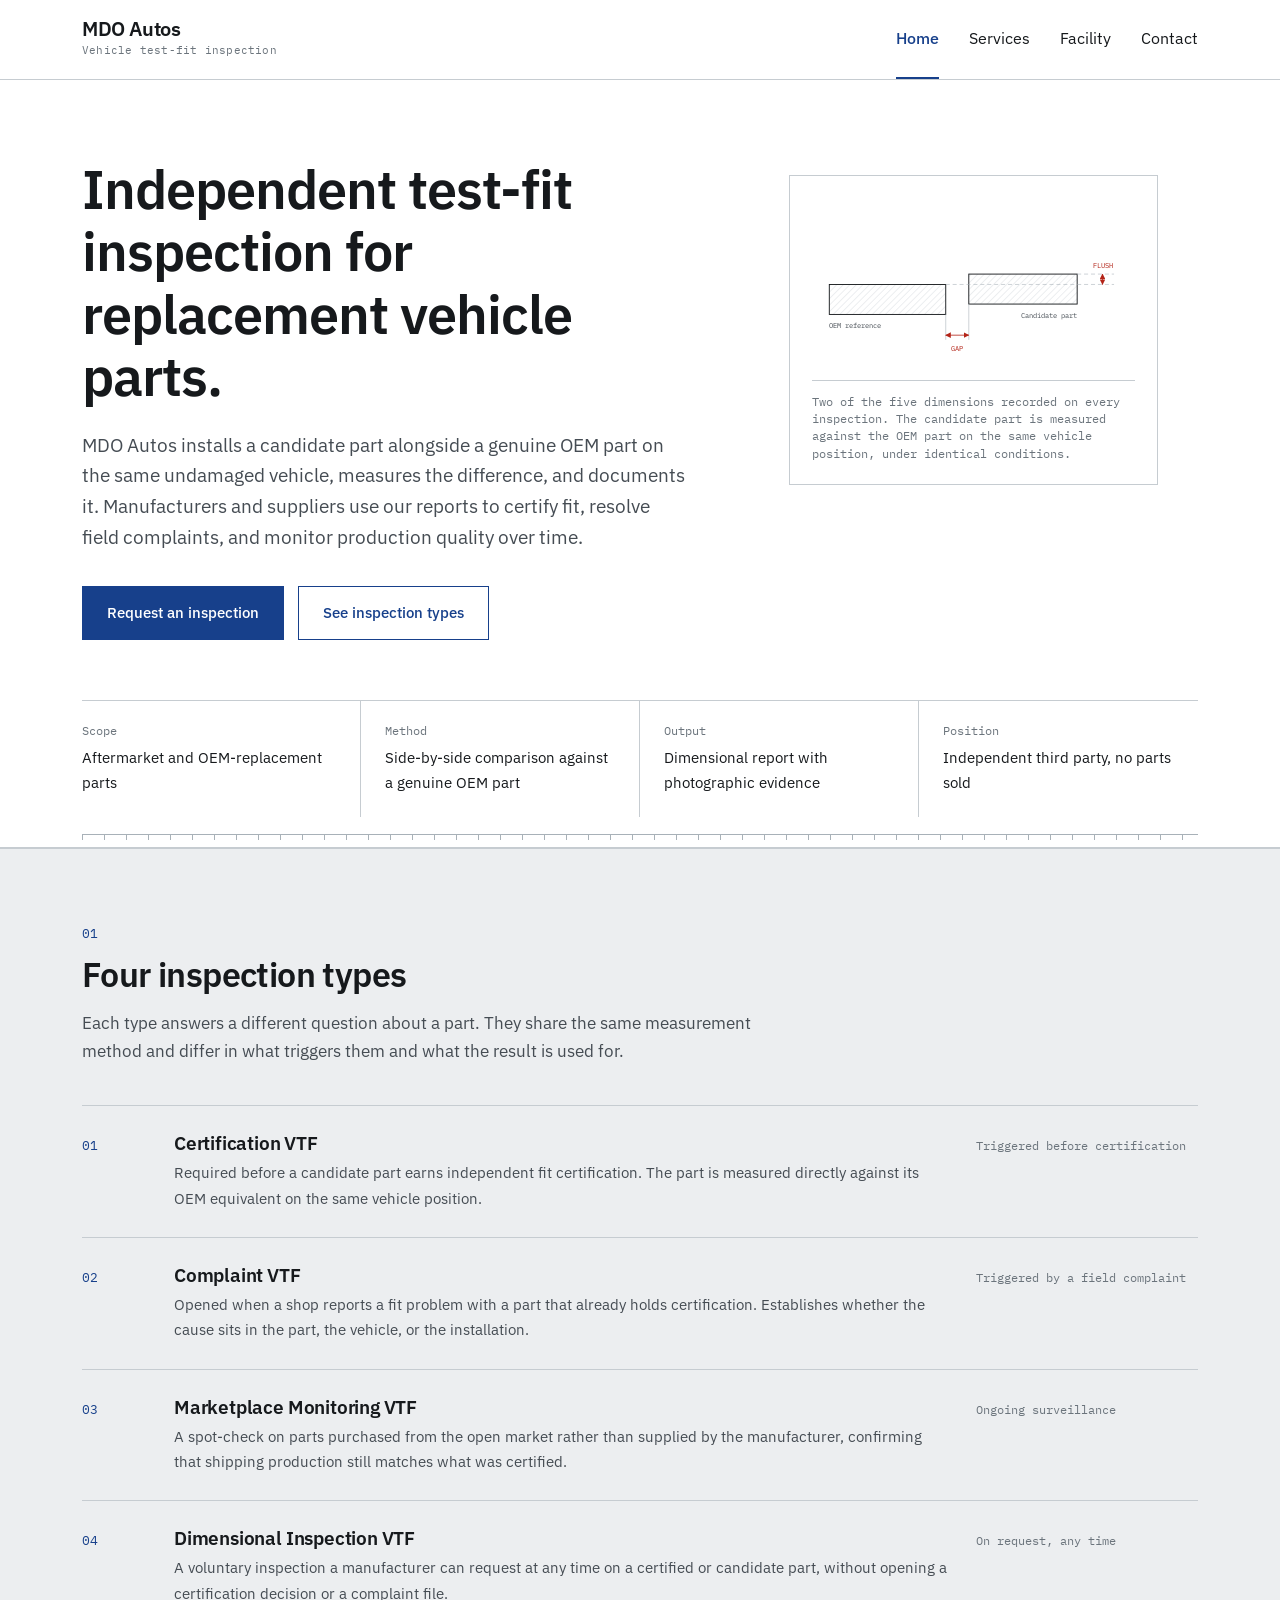
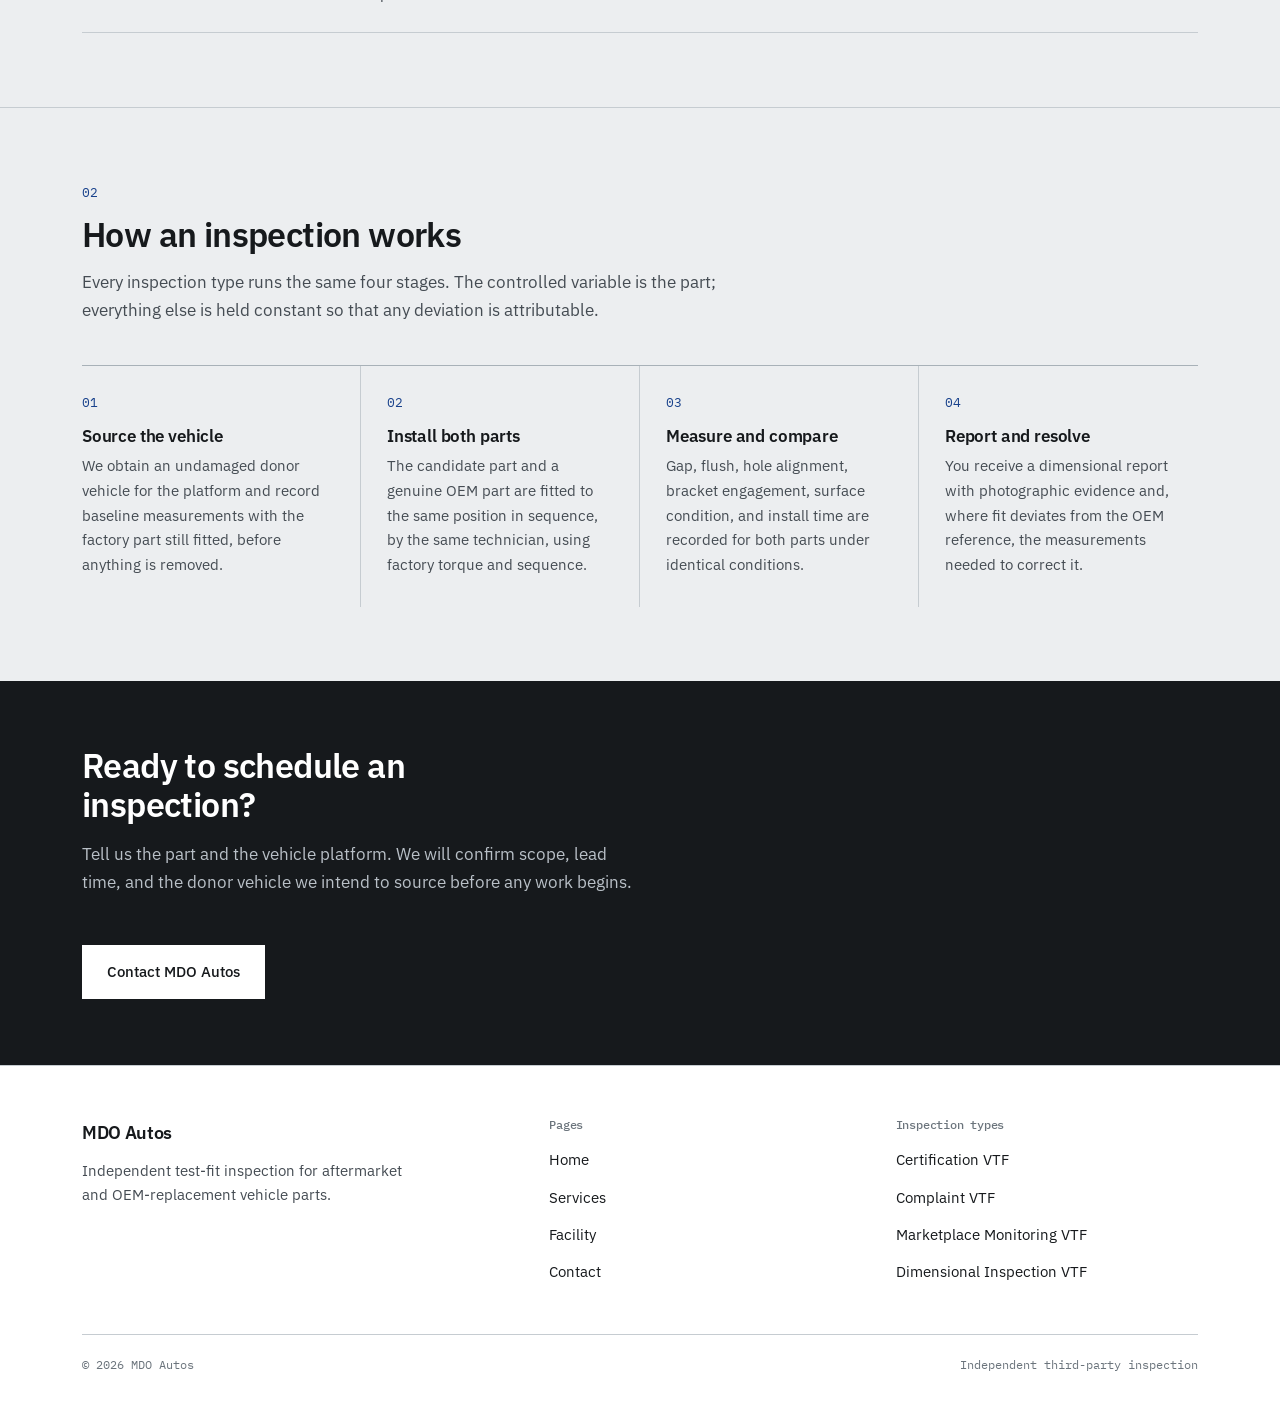
==== index.html @ 869bdd31 "Add MDO Autos VTF inspection site Four-page static site for GitHub Pages: no build step, no framewor" ====
<!DOCTYPE html>
<html lang="en">
<head>
<meta charset="utf-8">
<meta name="viewport" content="width=device-width, initial-scale=1">
<title>MDO Autos | Independent Vehicle Test-Fit Inspection</title>
<meta name="description" content="MDO Autos performs independent test-fit inspections on aftermarket and OEM-replacement vehicle parts, measuring candidate parts directly against the OEM equivalent.">
<link rel="icon" href="data:image/svg+xml,%3Csvg xmlns='http://www.w3.org/2000/svg' viewBox='0 0 32 32'%3E%3Crect width='32' height='32' fill='%2316191C'/%3E%3Cpath d='M7 23V9h3l6 9 6-9h3v14h-3v-8l-4.5 7h-3L10 15v8z' fill='%23fff'/%3E%3C/svg%3E">
<link rel="preconnect" href="https://fonts.googleapis.com">
<link rel="preconnect" href="https://fonts.gstatic.com" crossorigin>
<link href="https://fonts.googleapis.com/css2?family=IBM+Plex+Mono:wght@400;500&family=IBM+Plex+Sans:wght@400;500;600&display=swap" rel="stylesheet">
<link rel="stylesheet" href="assets/css/styles.css">
<script src="assets/js/nav.js" defer></script>
</head>
<body>

<a class="skip" href="#main">Skip to content</a>

<header class="masthead">
  <div class="wrap masthead-inner">
    <a class="wordmark" href="index.html">
      <strong>MDO Autos</strong>
      <span>Vehicle test-fit inspection</span>
    </a>
    <button class="nav-toggle" type="button" aria-expanded="false" aria-controls="primary-nav" aria-label="Open navigation menu">
      <span></span><span></span><span></span>
    </button>
    <nav class="nav" id="primary-nav" aria-label="Primary">
      <ul>
        <li><a href="index.html" class="is-current" aria-current="page">Home</a></li>
        <li><a href="services.html">Services</a></li>
        <li><a href="facility.html">Facility</a></li>
        <li><a href="contact.html">Contact</a></li>
      </ul>
    </nav>
  </div>
</header>

<main id="main">

  <section class="hero">
    <div class="wrap">
      <div class="hero-inner">
        <div>
          <h1>Independent test-fit inspection for replacement vehicle parts.</h1>
          <p class="lede">MDO Autos installs a candidate part alongside a genuine OEM part on the same undamaged vehicle, measures the difference, and documents it. Manufacturers and suppliers use our reports to certify fit, resolve field complaints, and monitor production quality over time.</p>
          <div class="hero-actions">
            <a class="btn" href="contact.html">Request an inspection</a>
            <a class="btn btn-secondary" href="services.html">See inspection types</a>
          </div>
        </div>

        <figure class="hero-figure">
          <svg viewBox="0 0 560 292" role="img" aria-labelledby="fig-title fig-desc">
            <title id="fig-title">Gap and flush measurement diagram</title>
            <desc id="fig-desc">Cross-section of two adjacent body panels. The horizontal distance between their facing edges is the gap; the vertical difference between their outer surfaces is the flush deviation.</desc>
            <defs>
              <pattern id="hatch" width="8" height="8" patternTransform="rotate(45)" patternUnits="userSpaceOnUse">
                <line x1="0" y1="0" x2="0" y2="8" stroke="#C6CCD1" stroke-width="1.1"></line>
              </pattern>
              <marker id="ah" viewBox="0 0 10 10" refX="9" refY="5" markerWidth="7" markerHeight="7" orient="auto-start-reverse">
                <path d="M0,0 L10,5 L0,10 z" fill="#B32418"></path>
              </marker>
            </defs>

            <!-- Panel A: OEM reference -->
            <rect x="30" y="150" width="202" height="52" fill="url(#hatch)" stroke="#16191C" stroke-width="1.6"></rect>
            <!-- Panel B: candidate part, sitting proud of the reference surface -->
            <rect x="272" y="132" width="188" height="52" fill="url(#hatch)" stroke="#16191C" stroke-width="1.6"></rect>

            <!-- Datum extended from the OEM surface -->
            <line x1="232" y1="150" x2="524" y2="150" stroke="#A8B1B8" stroke-width="1" stroke-dasharray="7 5"></line>
            <line x1="460" y1="132" x2="524" y2="132" stroke="#A8B1B8" stroke-width="1" stroke-dasharray="7 5"></line>

            <!-- Flush deviation -->
            <line x1="504" y1="132" x2="504" y2="150" stroke="#B32418" stroke-width="1.4" marker-start="url(#ah)" marker-end="url(#ah)"></line>
            <text x="504" y="122" text-anchor="middle" font-family="IBM Plex Mono, monospace" font-size="12" fill="#B32418">FLUSH</text>

            <!-- Gap between facing edges -->
            <line x1="232" y1="202" x2="232" y2="246" stroke="#A8B1B8" stroke-width="1"></line>
            <line x1="272" y1="184" x2="272" y2="246" stroke="#A8B1B8" stroke-width="1"></line>
            <line x1="232" y1="238" x2="272" y2="238" stroke="#B32418" stroke-width="1.4" marker-start="url(#ah)" marker-end="url(#ah)"></line>
            <text x="252" y="266" text-anchor="middle" font-family="IBM Plex Mono, monospace" font-size="12" fill="#B32418">GAP</text>

            <!-- Part identification -->
            <text x="30" y="226" font-family="IBM Plex Mono, monospace" font-size="11.5" fill="#454C53">OEM reference</text>
            <text x="460" y="208" text-anchor="end" font-family="IBM Plex Mono, monospace" font-size="11.5" fill="#454C53">Candidate part</text>
          </svg>
          <figcaption>Two of the five dimensions recorded on every inspection. The candidate part is measured against the OEM part on the same vehicle position, under identical conditions.</figcaption>
        </figure>
      </div>

      <dl class="hero-meta">
        <div>
          <dt>Scope</dt>
          <dd>Aftermarket and OEM-replacement parts</dd>
        </div>
        <div>
          <dt>Method</dt>
          <dd>Side-by-side comparison against a genuine OEM part</dd>
        </div>
        <div>
          <dt>Output</dt>
          <dd>Dimensional report with photographic evidence</dd>
        </div>
        <div>
          <dt>Position</dt>
          <dd>Independent third party, no parts sold</dd>
        </div>
      </dl>

      <div class="tickrule" aria-hidden="true"></div>
    </div>
  </section>

  <section class="section">
    <div class="wrap">
      <div class="section-head">
        <span class="num">01</span>
        <h2>Four inspection types</h2>
        <p>Each type answers a different question about a part. They share the same measurement method and differ in what triggers them and what the result is used for.</p>
      </div>

      <div class="rows">
        <a class="row-item" href="services.html#certification">
          <span class="num">01</span>
          <span>
            <h3>Certification VTF</h3>
            <p>Required before a candidate part earns independent fit certification. The part is measured directly against its OEM equivalent on the same vehicle position.</p>
          </span>
          <span class="row-when">Triggered before certification</span>
        </a>

        <a class="row-item" href="services.html#complaint">
          <span class="num">02</span>
          <span>
            <h3>Complaint VTF</h3>
            <p>Opened when a shop reports a fit problem with a part that already holds certification. Establishes whether the cause sits in the part, the vehicle, or the installation.</p>
          </span>
          <span class="row-when">Triggered by a field complaint</span>
        </a>

        <a class="row-item" href="services.html#marketplace-monitoring">
          <span class="num">03</span>
          <span>
            <h3>Marketplace Monitoring VTF</h3>
            <p>A spot-check on parts purchased from the open market rather than supplied by the manufacturer, confirming that shipping production still matches what was certified.</p>
          </span>
          <span class="row-when">Ongoing surveillance</span>
        </a>

        <a class="row-item" href="services.html#dimensional-inspection">
          <span class="num">04</span>
          <span>
            <h3>Dimensional Inspection VTF</h3>
            <p>A voluntary inspection a manufacturer can request at any time on a certified or candidate part, without opening a certification decision or a complaint file.</p>
          </span>
          <span class="row-when">On request, any time</span>
        </a>
      </div>
    </div>
  </section>

  <section class="section">
    <div class="wrap">
      <div class="section-head">
        <span class="num">02</span>
        <h2>How an inspection works</h2>
        <p>Every inspection type runs the same four stages. The controlled variable is the part; everything else is held constant so that any deviation is attributable.</p>
      </div>

      <div class="steps">
        <div class="step">
          <span class="num">01</span>
          <h3>Source the vehicle</h3>
          <p>We obtain an undamaged donor vehicle for the platform and record baseline measurements with the factory part still fitted, before anything is removed.</p>
        </div>
        <div class="step">
          <span class="num">02</span>
          <h3>Install both parts</h3>
          <p>The candidate part and a genuine OEM part are fitted to the same position in sequence, by the same technician, using factory torque and sequence.</p>
        </div>
        <div class="step">
          <span class="num">03</span>
          <h3>Measure and compare</h3>
          <p>Gap, flush, hole alignment, bracket engagement, surface condition, and install time are recorded for both parts under identical conditions.</p>
        </div>
        <div class="step">
          <span class="num">04</span>
          <h3>Report and resolve</h3>
          <p>You receive a dimensional report with photographic evidence and, where fit deviates from the OEM reference, the measurements needed to correct it.</p>
        </div>
      </div>
    </div>
  </section>

  <section class="cta">
    <div class="wrap">
      <h2>Ready to schedule an inspection?</h2>
      <p>Tell us the part and the vehicle platform. We will confirm scope, lead time, and the donor vehicle we intend to source before any work begins.</p>
      <a class="btn" href="contact.html">Contact MDO Autos</a>
    </div>
  </section>

</main>

<footer class="site-footer">
  <div class="wrap">
    <div class="footer-grid">
      <div>
        <strong>MDO Autos</strong>
        <p class="footer-blurb">Independent test-fit inspection for aftermarket and OEM-replacement vehicle parts.</p>
      </div>
      <div>
        <h4>Pages</h4>
        <ul>
          <li><a href="index.html">Home</a></li>
          <li><a href="services.html">Services</a></li>
          <li><a href="facility.html">Facility</a></li>
          <li><a href="contact.html">Contact</a></li>
        </ul>
      </div>
      <div>
        <h4>Inspection types</h4>
        <ul>
          <li><a href="services.html#certification">Certification VTF</a></li>
          <li><a href="services.html#complaint">Complaint VTF</a></li>
          <li><a href="services.html#marketplace-monitoring">Marketplace Monitoring VTF</a></li>
          <li><a href="services.html#dimensional-inspection">Dimensional Inspection VTF</a></li>
        </ul>
      </div>
    </div>
    <div class="footer-base">
      <span>&copy; 2026 MDO Autos</span>
      <span>Independent third-party inspection</span>
    </div>
  </div>
</footer>

</body>
</html>
---- assets/css/styles.css ----
/* ==========================================================================
   MDO Autos - Vehicle Test-Fit Inspection
   Design system: drafting-paper ground, graphite ink, Dykem layout-blue accent.
   Redline is reserved exclusively for measurement annotation - never for UI.
   Square edges, hairline rules, no drop shadows.
   ========================================================================== */

:root {
  --paper:            #ECEEF0;
  --surface:          #FFFFFF;
  --ink:              #16191C;
  --steel:            #454C53;
  --steel-light:      #6B747C;
  --hairline:         #C6CCD1;
  --hairline-strong:  #A8B1B8;
  --blue:             #17408B;
  --blue-deep:        #0F2E68;
  --blue-wash:        #E7EBF4;
  --redline:          #B32418;

  --sans: "IBM Plex Sans", -apple-system, BlinkMacSystemFont, "Segoe UI", Roboto, Helvetica, Arial, sans-serif;
  --mono: "IBM Plex Mono", ui-monospace, SFMono-Regular, Menlo, Consolas, monospace;

  --wrap: 1180px;
  --gutter: 32px;
  --label-col: 200px;
}

*, *::before, *::after { box-sizing: border-box; }

html { -webkit-text-size-adjust: 100%; scroll-behavior: smooth; }

@media (prefers-reduced-motion: reduce) {
  html { scroll-behavior: auto; }
  *, *::before, *::after { animation-duration: .01ms !important; transition-duration: .01ms !important; }
}

body {
  margin: 0;
  background: var(--paper);
  color: var(--ink);
  font-family: var(--sans);
  font-size: 17px;
  line-height: 1.65;
  -webkit-font-smoothing: antialiased;
}

/* Anchor targets clear the sticky header */
[id] { scroll-margin-top: 96px; }

h1, h2, h3, h4 { margin: 0; font-weight: 600; line-height: 1.15; letter-spacing: -0.018em; }
h1 { font-size: clamp(2.1rem, 4.6vw, 3.4rem); }
h2 { font-size: clamp(1.55rem, 2.7vw, 2.1rem); }
h3 { font-size: 1.2rem; letter-spacing: -0.01em; }
p  { margin: 0 0 1.1em; }
p:last-child { margin-bottom: 0; }

a { color: var(--blue); text-decoration-thickness: 1px; text-underline-offset: 3px; }
a:hover { color: var(--blue-deep); }

:focus-visible { outline: 2px solid var(--blue); outline-offset: 3px; }

/* --------------------------------------------------------- layout helpers */

.wrap { max-width: var(--wrap); margin: 0 auto; padding: 0 var(--gutter); }

.skip {
  position: absolute; left: -9999px; top: 0; z-index: 200;
  background: var(--blue); color: #fff; padding: 12px 18px; font-size: .95rem;
}
.skip:focus { left: 0; }

.lede { font-size: 1.16rem; color: var(--steel); max-width: 62ch; }

/* Mono data label - deliberately NOT uppercase */
.label { font-family: var(--mono); font-size: .78rem; color: var(--steel-light); letter-spacing: .01em; }

.num { font-family: var(--mono); font-variant-numeric: tabular-nums; color: var(--blue); font-size: .82rem; }

/* Measurement tick rule - drafting-scale motif */
.tickrule {
  height: 13px;
  border-top: 1px solid var(--hairline-strong);
  background-image: repeating-linear-gradient(to right, var(--hairline-strong) 0 1px, transparent 1px 22px);
  background-size: 100% 5px;
  background-repeat: no-repeat;
}

/* ---------------------------------------------------------------- header  */

.masthead {
  position: sticky; top: 0; z-index: 100;
  background: var(--surface);
  border-bottom: 1px solid var(--hairline);
}
.masthead-inner {
  display: flex; align-items: center; justify-content: space-between;
  gap: 24px; min-height: 74px; position: relative;
}

.wordmark { display: flex; flex-direction: column; text-decoration: none; color: var(--ink); }
.wordmark:hover { color: var(--ink); }
.wordmark strong { font-size: 1.24rem; font-weight: 600; letter-spacing: -0.02em; line-height: 1.1; }
.wordmark span {
  font-family: var(--mono); font-size: .68rem; color: var(--steel-light);
  letter-spacing: .02em; margin-top: 2px;
}

.nav ul { display: flex; gap: 30px; list-style: none; margin: 0; padding: 0; }
.nav a {
  display: block; padding: 26px 0 25px;
  color: var(--ink); text-decoration: none; font-size: .97rem;
  border-bottom: 2px solid transparent;
}
.nav a:hover { color: var(--blue); border-bottom-color: var(--hairline-strong); }
.nav a.is-current { color: var(--blue); border-bottom-color: var(--blue); font-weight: 500; }

.nav-toggle {
  display: none;
  background: none; border: 1px solid var(--hairline-strong);
  padding: 9px 11px; cursor: pointer; color: var(--ink);
}
.nav-toggle span { display: block; width: 19px; height: 1.5px; background: currentColor; }
.nav-toggle span + span { margin-top: 4.5px; }

/* --------------------------------------------------------------- sections */

.section { padding: 74px 0; border-top: 1px solid var(--hairline); }
.section:first-of-type { border-top: 0; }
.section-head { margin-bottom: 40px; max-width: 68ch; }
.section-head .num { display: block; margin-bottom: 12px; }
.section-head p { margin-top: 14px; color: var(--steel); }

/* Asymmetric spec-sheet grid: mono label column + content column */
.split { display: grid; grid-template-columns: var(--label-col) 1fr; gap: 40px; }
.split + .split { margin-top: 44px; padding-top: 44px; border-top: 1px solid var(--hairline); }

/* ------------------------------------------------------------------- hero */

.hero { background: var(--surface); border-bottom: 1px solid var(--hairline); }
.hero-inner { padding: 78px 0 0; display: grid; grid-template-columns: 1.15fr .85fr; gap: 60px; align-items: start; }
.hero h1 { max-width: 17ch; }
.hero .lede { margin-top: 22px; }
.hero-actions { display: flex; flex-wrap: wrap; gap: 14px; margin-top: 34px; }

.hero-figure { border: 1px solid var(--hairline); padding: 22px; background: var(--surface); }
.hero-figure svg { display: block; width: 100%; height: auto; }
.hero-figure figcaption {
  font-family: var(--mono); font-size: .72rem; color: var(--steel-light);
  margin-top: 14px; padding-top: 12px; border-top: 1px solid var(--hairline); line-height: 1.5;
}

.hero-meta { display: flex; flex-wrap: wrap; margin-top: 60px; border-top: 1px solid var(--hairline); }
.hero-meta div { flex: 1 1 200px; padding: 20px 24px 22px; border-right: 1px solid var(--hairline); }
.hero-meta div:first-child { padding-left: 0; }
.hero-meta div:last-child { border-right: 0; }
.hero-meta dt { font-family: var(--mono); font-size: .72rem; color: var(--steel-light); margin-bottom: 5px; }
.hero-meta dd { margin: 0; font-size: .95rem; color: var(--ink); }

/* ---------------------------------------------------------------- buttons */

.btn {
  display: inline-block; padding: 13px 24px;
  font-size: .96rem; font-weight: 500; text-decoration: none;
  border: 1px solid var(--blue); background: var(--blue); color: #fff;
  transition: background-color .15s ease, border-color .15s ease;
}
.btn:hover { background: var(--blue-deep); border-color: var(--blue-deep); color: #fff; }
.btn-secondary { background: transparent; color: var(--blue); }
.btn-secondary:hover { background: var(--blue-wash); color: var(--blue-deep); }

/* ------------------------------------------------- ruled rows (VTF types) */

.rows { border-top: 1px solid var(--hairline); }
.row-item {
  display: grid; grid-template-columns: 64px 1fr 210px; gap: 28px; align-items: baseline;
  padding: 26px 12px 26px 0;
  border-bottom: 1px solid var(--hairline);
  text-decoration: none; color: var(--ink);
  transition: background-color .14s ease, padding-left .14s ease;
}
.row-item:hover { background: var(--blue-wash); color: var(--ink); padding-left: 12px; }
.row-item h3 { margin-bottom: 6px; }
.row-item:hover h3 { color: var(--blue); }
.row-item p { color: var(--steel); font-size: .96rem; margin: 0; }
.row-when { font-family: var(--mono); font-size: .78rem; color: var(--steel-light); line-height: 1.55; }

/* ---------------------------------------------------------- process steps */

.steps { display: grid; grid-template-columns: repeat(4, 1fr); border-top: 1px solid var(--hairline-strong); }
.step { padding: 26px 26px 30px; border-right: 1px solid var(--hairline); }
.step:first-child { padding-left: 0; }
.step:last-child { border-right: 0; }
.step .num { display: block; margin-bottom: 14px; }
.step h3 { font-size: 1.05rem; margin-bottom: 8px; }
.step p { font-size: .93rem; color: var(--steel); margin: 0; }

/* ----------------------------------------------------------------- tables */

.datatable { width: 100%; border-collapse: collapse; font-size: .95rem; }
.datatable caption {
  text-align: left; font-family: var(--mono); font-size: .76rem;
  color: var(--steel-light); padding-bottom: 10px;
}
.datatable th, .datatable td {
  text-align: left; padding: 13px 18px 13px 0;
  border-bottom: 1px solid var(--hairline); vertical-align: top;
}
.datatable thead th {
  font-family: var(--mono); font-size: .76rem; font-weight: 500;
  color: var(--steel-light); border-bottom: 1px solid var(--hairline-strong);
}
.datatable tbody th { font-weight: 500; width: 34%; }
.datatable td { color: var(--steel); }

/* ----------------------------------------------------------- service block */

.service { padding-top: 52px; margin-top: 52px; border-top: 1px solid var(--hairline-strong); }
.service:first-of-type { margin-top: 0; padding-top: 0; border-top: 0; }
.service > .num { display: block; margin-bottom: 10px; }
.service h2 { margin-bottom: 16px; }
.service-body { display: grid; grid-template-columns: 1fr 1fr; gap: 44px; margin-top: 30px; }
.service-body h3 {
  font-size: .95rem; padding-bottom: 8px; margin-bottom: 14px;
  border-bottom: 1px solid var(--hairline);
}
.service-body p, .service-body li { font-size: .96rem; color: var(--steel); }
.service-body ul { margin: 0; padding-left: 20px; }
.service-body li { margin-bottom: 7px; }
.sub + .sub { margin-top: 30px; }

/* Deliverable panel sits on the paper ground - framed, not floated */
.panel { background: var(--surface); border: 1px solid var(--hairline); padding: 26px 28px; }
.panel h3 { font-size: .95rem; margin-bottom: 14px; padding-bottom: 8px; border-bottom: 1px solid var(--hairline); }
.panel ul { margin: 0; padding-left: 20px; }
.panel li { font-size: .94rem; color: var(--steel); margin-bottom: 7px; }
.panel li:last-child { margin-bottom: 0; }

/* --------------------------------------------------------------- callout  */

.note {
  border-left: 3px solid var(--redline);
  background: var(--surface);
  padding: 16px 20px; margin: 26px 0;
  font-size: .92rem; color: var(--steel);
}
.note strong { color: var(--redline); font-family: var(--mono); font-size: .82rem; }
.note code { font-family: var(--mono); font-size: .86em; background: var(--paper); padding: 1px 5px; }

/* ------------------------------------------------------------------- CTA  */

.cta { background: var(--ink); color: #fff; padding: 66px 0; }
.cta h2 { color: #fff; max-width: 20ch; }
.cta p { color: #B9C0C7; margin-top: 16px; max-width: 56ch; }
.cta .btn { margin-top: 30px; background: #fff; border-color: #fff; color: var(--ink); }
.cta .btn:hover { background: var(--blue-wash); border-color: var(--blue-wash); color: var(--ink); }

/* ------------------------------------------------------------------ forms */

.form-grid { display: grid; grid-template-columns: 1fr 1fr; gap: 22px; }
.field { display: flex; flex-direction: column; }
.field-full { grid-column: 1 / -1; }
.field label { font-size: .88rem; font-weight: 500; margin-bottom: 7px; }
.req { color: var(--redline); font-family: var(--mono); }
.hint { font-family: var(--mono); font-size: .73rem; color: var(--steel-light); margin-top: 6px; line-height: 1.5; }

.field input, .field select, .field textarea {
  font-family: var(--sans); font-size: .96rem; color: var(--ink);
  background: var(--surface);
  border: 1px solid var(--hairline-strong);
  padding: 11px 13px; width: 100%;
}
.field textarea { resize: vertical; min-height: 140px; }
.field input:focus, .field select:focus, .field textarea:focus {
  outline: 2px solid var(--blue); outline-offset: 0; border-color: var(--blue);
}
.form-actions { margin-top: 26px; }

/* Honeypot - hidden from humans, catches naive bots */
.hp { position: absolute; left: -9999px; width: 1px; height: 1px; overflow: hidden; }

/* ---------------------------------------------------------------- contact */

.contact-layout { display: grid; grid-template-columns: 340px 1fr; gap: 60px; align-items: start; }
.contact-list { margin: 0; }
.contact-list dt {
  font-family: var(--mono); font-size: .76rem; color: var(--steel-light);
  padding-top: 16px; border-top: 1px solid var(--hairline); margin-bottom: 5px;
}
.contact-list dt:first-child { padding-top: 0; border-top: 0; }
.contact-list dd { margin: 0 0 18px; font-size: 1rem; }

/* Unfilled placeholder - visually flagged so it cannot ship by accident */
.tbd {
  font-family: var(--mono); font-size: .9rem;
  color: var(--redline); background: #FBEDEC;
  border: 1px dashed var(--redline); padding: 2px 7px; display: inline-block;
}

/* ----------------------------------------------------------------- footer */

.site-footer { background: var(--surface); border-top: 1px solid var(--hairline); padding: 52px 0 34px; }
.footer-grid { display: grid; grid-template-columns: 1.4fr 1fr 1fr; gap: 44px; }
.footer-grid h4 { font-family: var(--mono); font-size: .76rem; font-weight: 500; color: var(--steel-light); margin-bottom: 14px; }
.footer-grid > div:first-child strong { font-size: 1.1rem; font-weight: 600; letter-spacing: -0.02em; }
.footer-grid ul { list-style: none; margin: 0; padding: 0; }
.footer-grid li { margin-bottom: 9px; }
.footer-grid a { color: var(--ink); text-decoration: none; font-size: .94rem; }
.footer-grid a:hover { color: var(--blue); text-decoration: underline; }
.footer-blurb { font-size: .92rem; color: var(--steel); max-width: 38ch; margin-top: 12px; }
.footer-base {
  margin-top: 40px; padding-top: 20px; border-top: 1px solid var(--hairline);
  display: flex; justify-content: space-between; gap: 20px; flex-wrap: wrap;
  font-family: var(--mono); font-size: .74rem; color: var(--steel-light);
}

/* ------------------------------------------------------------ breakpoints */

@media (max-width: 1000px) {
  .hero-inner { grid-template-columns: 1fr; gap: 44px; padding-top: 58px; }
  .hero-figure { max-width: 520px; }
  .service-body { grid-template-columns: 1fr; gap: 28px; }
  .contact-layout { grid-template-columns: 1fr; gap: 44px; }
  .steps { grid-template-columns: repeat(2, 1fr); }
  .step:nth-child(2) { border-right: 0; }
  .step:nth-child(3) { padding-left: 0; border-top: 1px solid var(--hairline); }
  .step:nth-child(4) { border-top: 1px solid var(--hairline); }
}

@media (max-width: 860px) {
  :root { --gutter: 22px; --label-col: 150px; }

  .nav-toggle { display: block; }
  .nav {
    display: none;
    position: absolute; left: 0; right: 0; top: 100%;
    background: var(--surface); border-bottom: 1px solid var(--hairline);
    padding: 6px var(--gutter) 18px;
    margin: 0 calc(var(--gutter) * -1);
  }
  .nav.is-open { display: block; }
  .nav ul { flex-direction: column; gap: 0; }
  .nav a { padding: 14px 0; border-bottom: 1px solid var(--hairline); }
  .nav a.is-current { border-bottom-color: var(--blue); }

  .split { grid-template-columns: 1fr; gap: 14px; }
  .row-item { grid-template-columns: 44px 1fr; gap: 16px; }
  .row-when { grid-column: 2; }
  .footer-grid { grid-template-columns: 1fr 1fr; }
  .footer-grid > div:first-child { grid-column: 1 / -1; }
  .hero-meta div { padding-left: 0; border-right: 0; border-bottom: 1px solid var(--hairline); }
}

@media (max-width: 560px) {
  body { font-size: 16px; }
  .section { padding: 52px 0; }
  .form-grid { grid-template-columns: 1fr; }
  .steps { grid-template-columns: 1fr; }
  .step { padding: 22px 0 24px; border-right: 0; border-top: 1px solid var(--hairline); }
  .step:first-child { border-top: 0; }
  .step:nth-child(3) { border-top: 1px solid var(--hairline); }
  .footer-grid { grid-template-columns: 1fr; gap: 30px; }
  .datatable tbody th { width: auto; display: block; padding-bottom: 4px; border-bottom: 0; }
  .datatable td { display: block; padding-top: 0; }
}

@media print {
  .masthead, .nav-toggle, .cta, .site-footer { display: none; }
  body { background: #fff; font-size: 11pt; }
}
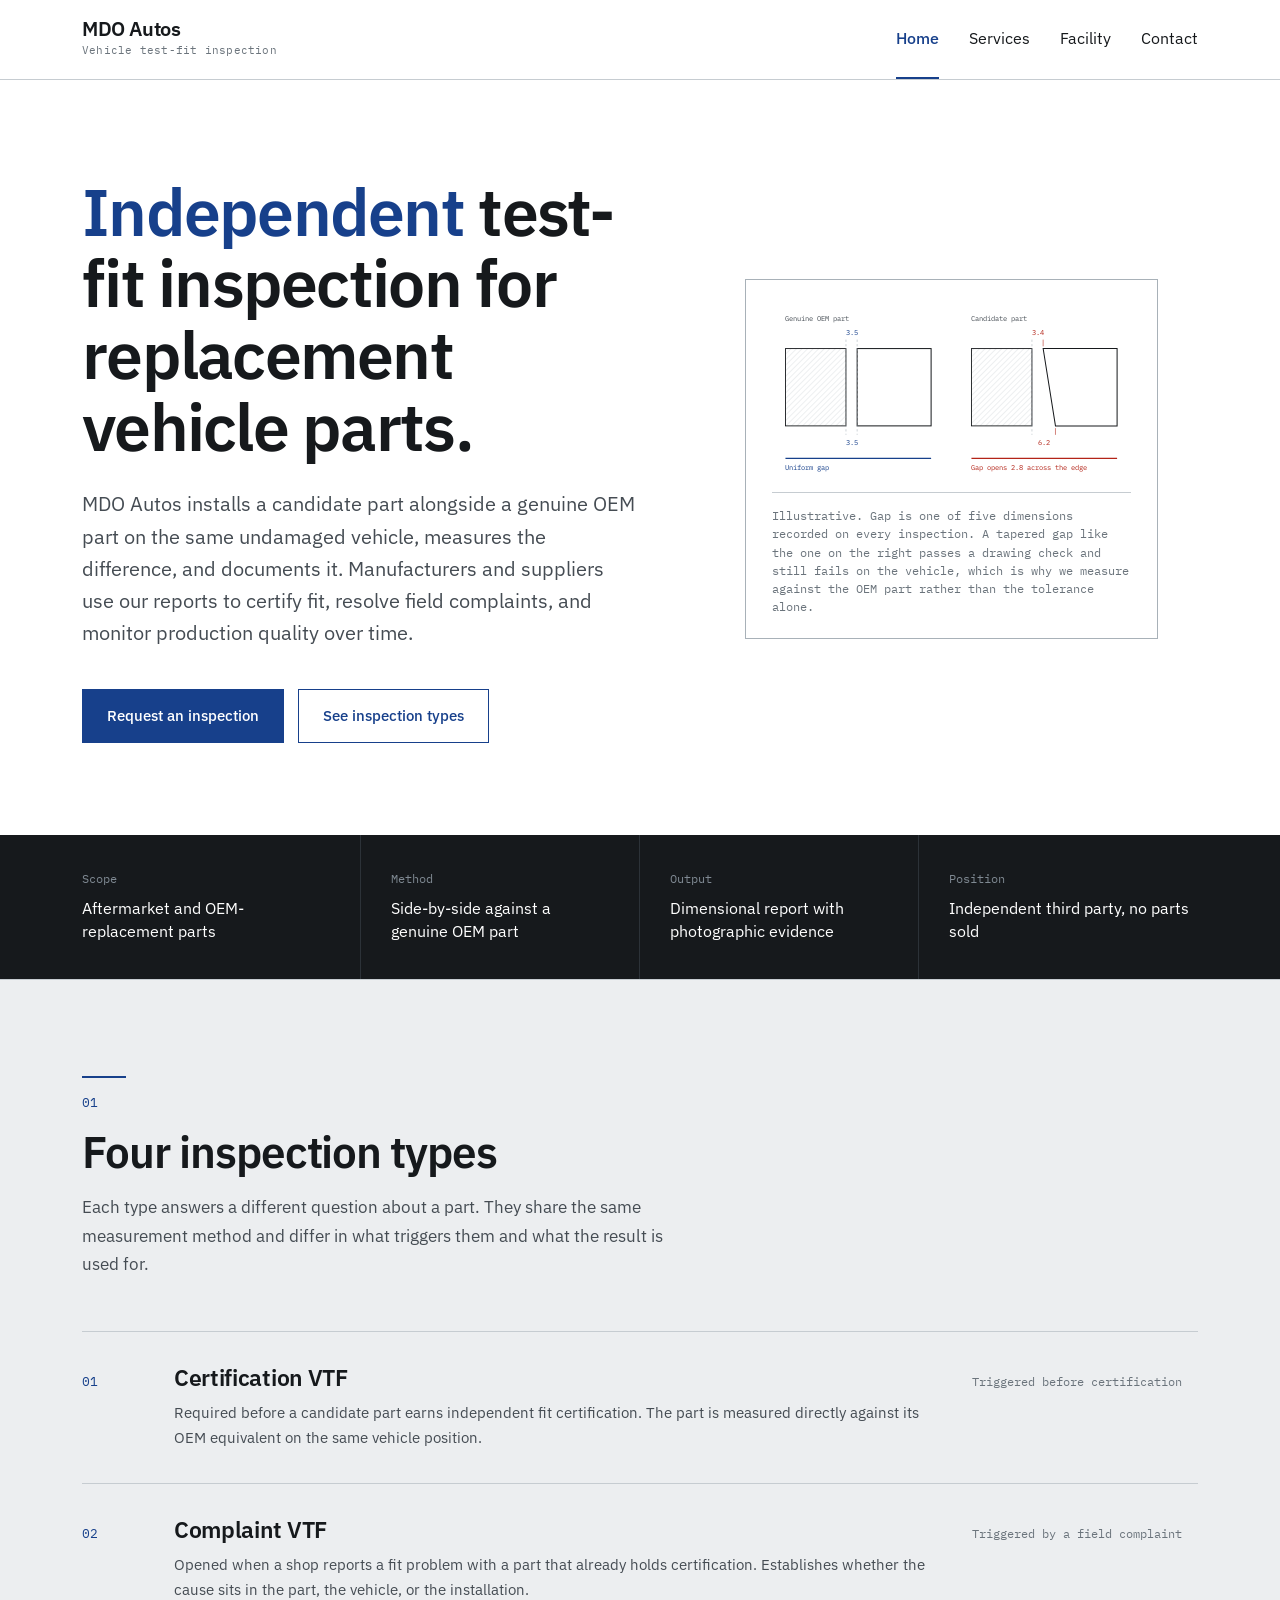
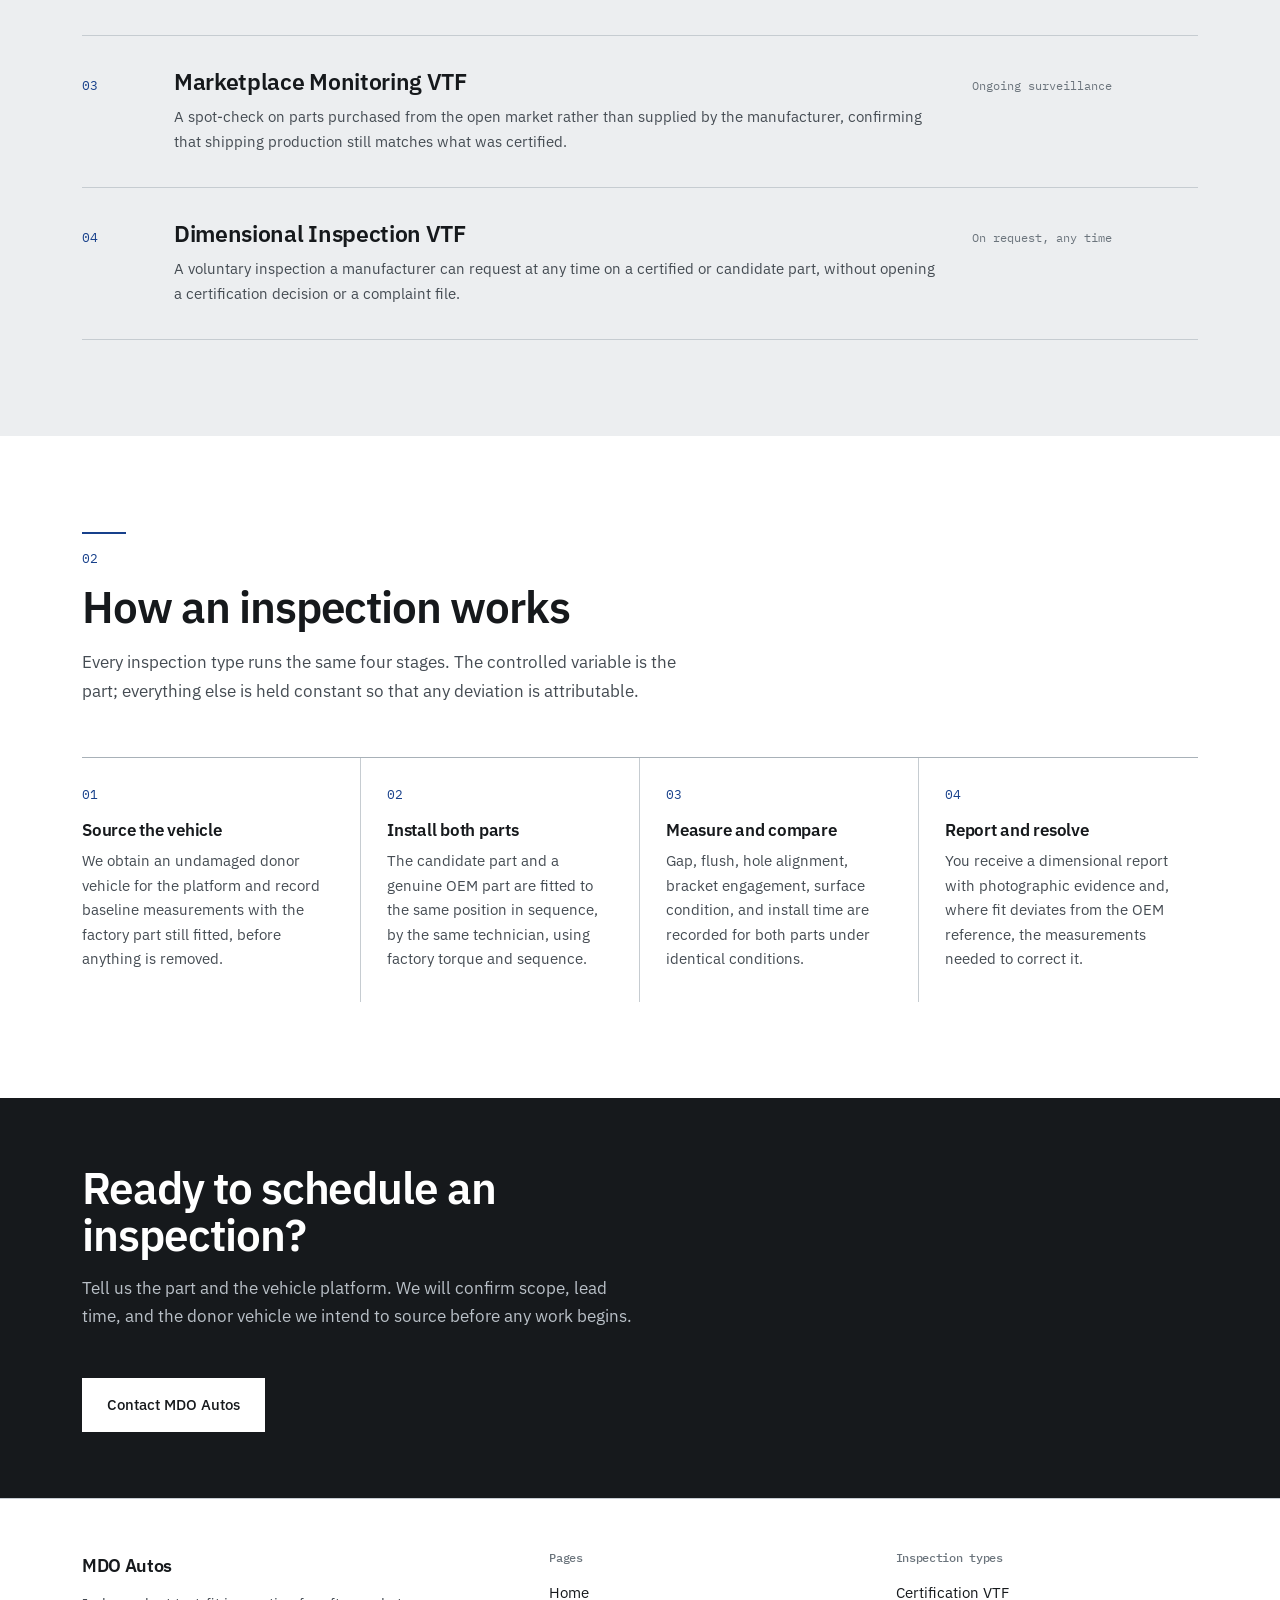
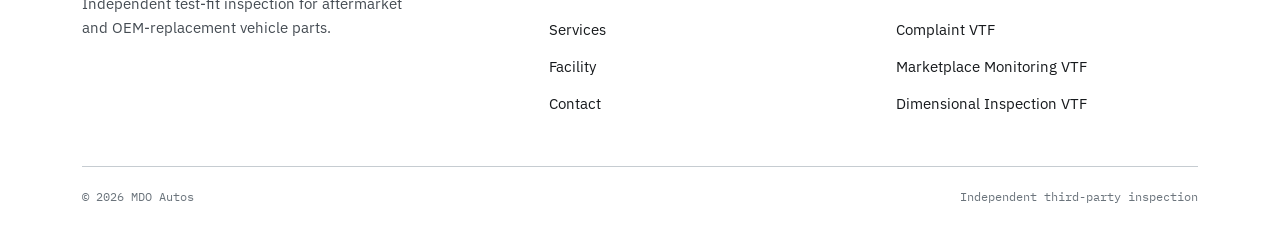
==== commit 03a1e032: "Rework hero figure and lift visual weight The cross-section diagram required decoding before it comm" ====
--- a/index.html
+++ b/index.html
@@ -42,7 +42,7 @@
     <div class="wrap">
       <div class="hero-inner">
         <div>
-          <h1>Independent test-fit inspection for replacement vehicle parts.</h1>
+          <h1><em>Independent</em> test-fit inspection for replacement vehicle parts.</h1>
           <p class="lede">MDO Autos installs a candidate part alongside a genuine OEM part on the same undamaged vehicle, measures the difference, and documents it. Manufacturers and suppliers use our reports to certify fit, resolve field complaints, and monitor production quality over time.</p>
           <div class="hero-actions">
             <a class="btn" href="contact.html">Request an inspection</a>
@@ -51,45 +51,55 @@
         </div>
 
         <figure class="hero-figure">
-          <svg viewBox="0 0 560 292" role="img" aria-labelledby="fig-title fig-desc">
-            <title id="fig-title">Gap and flush measurement diagram</title>
-            <desc id="fig-desc">Cross-section of two adjacent body panels. The horizontal distance between their facing edges is the gap; the vertical difference between their outer surfaces is the flush deviation.</desc>
+          <svg viewBox="0 0 640 300" role="img" aria-labelledby="fig-title fig-desc">
+            <title id="fig-title">Uniform versus tapered panel gap</title>
+            <desc id="fig-desc">Two plan views of a part fitted against a fixed vehicle body edge. On the left, the genuine OEM part holds a uniform 3.5 millimetre gap along its full length. On the right, the candidate part produces a gap that opens from 3.4 millimetres at the top to 6.2 millimetres at the bottom, a taper of 2.8 millimetres across the edge.</desc>
             <defs>
-              <pattern id="hatch" width="8" height="8" patternTransform="rotate(45)" patternUnits="userSpaceOnUse">
-                <line x1="0" y1="0" x2="0" y2="8" stroke="#C6CCD1" stroke-width="1.1"></line>
+              <pattern id="hatch" width="7" height="7" patternTransform="rotate(45)" patternUnits="userSpaceOnUse">
+                <line x1="0" y1="0" x2="0" y2="7" stroke="#C6CCD1" stroke-width="1.1"></line>
               </pattern>
-              <marker id="ah" viewBox="0 0 10 10" refX="9" refY="5" markerWidth="7" markerHeight="7" orient="auto-start-reverse">
-                <path d="M0,0 L10,5 L0,10 z" fill="#B32418"></path>
-              </marker>
             </defs>
 
-            <!-- Panel A: OEM reference -->
-            <rect x="30" y="150" width="202" height="52" fill="url(#hatch)" stroke="#16191C" stroke-width="1.6"></rect>
-            <!-- Panel B: candidate part, sitting proud of the reference surface -->
-            <rect x="272" y="132" width="188" height="52" fill="url(#hatch)" stroke="#16191C" stroke-width="1.6"></rect>
-
-            <!-- Datum extended from the OEM surface -->
-            <line x1="232" y1="150" x2="524" y2="150" stroke="#A8B1B8" stroke-width="1" stroke-dasharray="7 5"></line>
-            <line x1="460" y1="132" x2="524" y2="132" stroke="#A8B1B8" stroke-width="1" stroke-dasharray="7 5"></line>
-
-            <!-- Flush deviation -->
-            <line x1="504" y1="132" x2="504" y2="150" stroke="#B32418" stroke-width="1.4" marker-start="url(#ah)" marker-end="url(#ah)"></line>
-            <text x="504" y="122" text-anchor="middle" font-family="IBM Plex Mono, monospace" font-size="12" fill="#B32418">FLUSH</text>
-
-            <!-- Gap between facing edges -->
-            <line x1="232" y1="202" x2="232" y2="246" stroke="#A8B1B8" stroke-width="1"></line>
-            <line x1="272" y1="184" x2="272" y2="246" stroke="#A8B1B8" stroke-width="1"></line>
-            <line x1="232" y1="238" x2="272" y2="238" stroke="#B32418" stroke-width="1.4" marker-start="url(#ah)" marker-end="url(#ah)"></line>
-            <text x="252" y="266" text-anchor="middle" font-family="IBM Plex Mono, monospace" font-size="12" fill="#B32418">GAP</text>
-
-            <!-- Part identification -->
-            <text x="30" y="226" font-family="IBM Plex Mono, monospace" font-size="11.5" fill="#454C53">OEM reference</text>
-            <text x="460" y="208" text-anchor="end" font-family="IBM Plex Mono, monospace" font-size="11.5" fill="#454C53">Candidate part</text>
+            <!-- ============ VIEW A: OEM reference, uniform gap ============ -->
+            <text x="24" y="26" font-family="IBM Plex Mono, monospace" font-size="12.5" fill="#454C53">Genuine OEM part</text>
+
+            <rect x="24" y="76" width="108" height="138" fill="url(#hatch)" stroke="#16191C" stroke-width="1.6"></rect>
+            <rect x="152" y="76" width="132" height="138" fill="#FFFFFF" stroke="#16191C" stroke-width="1.8"></rect>
+
+            <line x1="132" y1="60" x2="132" y2="230" stroke="#A8B1B8" stroke-width="1" stroke-dasharray="4 4"></line>
+            <line x1="152" y1="60" x2="152" y2="230" stroke="#A8B1B8" stroke-width="1" stroke-dasharray="4 4"></line>
+
+            <text x="142" y="52" text-anchor="middle" font-family="IBM Plex Mono, monospace" font-size="13" fill="#17408B">3.5</text>
+            <text x="142" y="248" text-anchor="middle" font-family="IBM Plex Mono, monospace" font-size="13" fill="#17408B">3.5</text>
+
+            <line x1="24" y1="272" x2="284" y2="272" stroke="#17408B" stroke-width="2"></line>
+            <text x="24" y="292" font-family="IBM Plex Mono, monospace" font-size="12.5" fill="#17408B">Uniform gap</text>
+
+            <!-- ============ VIEW B: candidate part, tapered gap ============ -->
+            <text x="356" y="26" font-family="IBM Plex Mono, monospace" font-size="12.5" fill="#454C53">Candidate part</text>
+
+            <rect x="356" y="76" width="108" height="138" fill="url(#hatch)" stroke="#16191C" stroke-width="1.6"></rect>
+            <polygon points="484,76 616,76 616,214 506,214" fill="#FFFFFF" stroke="#16191C" stroke-width="1.8"></polygon>
+
+            <line x1="464" y1="60" x2="464" y2="230" stroke="#A8B1B8" stroke-width="1" stroke-dasharray="4 4"></line>
+            <line x1="484" y1="60" x2="484" y2="72" stroke="#B32418" stroke-width="1"></line>
+            <line x1="506" y1="218" x2="506" y2="230" stroke="#B32418" stroke-width="1"></line>
+
+            <text x="474" y="52" text-anchor="middle" font-family="IBM Plex Mono, monospace" font-size="13" fill="#B32418">3.4</text>
+            <text x="485" y="248" text-anchor="middle" font-family="IBM Plex Mono, monospace" font-size="13" fill="#B32418">6.2</text>
+
+            <line x1="356" y1="272" x2="616" y2="272" stroke="#B32418" stroke-width="2"></line>
+            <text x="356" y="292" font-family="IBM Plex Mono, monospace" font-size="12.5" fill="#B32418">Gap opens 2.8 across the edge</text>
           </svg>
-          <figcaption>Two of the five dimensions recorded on every inspection. The candidate part is measured against the OEM part on the same vehicle position, under identical conditions.</figcaption>
+          <figcaption>Illustrative. Gap is one of five dimensions recorded on every inspection. A tapered gap like the one on the right passes a drawing check and still fails on the vehicle, which is why we measure against the OEM part rather than the tolerance alone.</figcaption>
         </figure>
       </div>
 
+    </div>
+  </section>
+
+  <div class="band-dark">
+    <div class="wrap">
       <dl class="hero-meta">
         <div>
           <dt>Scope</dt>
@@ -97,7 +107,7 @@
         </div>
         <div>
           <dt>Method</dt>
-          <dd>Side-by-side comparison against a genuine OEM part</dd>
+          <dd>Side-by-side against a genuine OEM part</dd>
         </div>
         <div>
           <dt>Output</dt>
@@ -108,10 +118,8 @@
           <dd>Independent third party, no parts sold</dd>
         </div>
       </dl>
-
-      <div class="tickrule" aria-hidden="true"></div>
-    </div>
-  </section>
+    </div>
+  </div>
 
   <section class="section">
     <div class="wrap">
@@ -161,7 +169,7 @@
     </div>
   </section>
 
-  <section class="section">
+  <section class="section section--surface">
     <div class="wrap">
       <div class="section-head">
         <span class="num">02</span>
--- a/assets/css/styles.css
+++ b/assets/css/styles.css
@@ -48,10 +48,10 @@
 /* Anchor targets clear the sticky header */
 [id] { scroll-margin-top: 96px; }
 
-h1, h2, h3, h4 { margin: 0; font-weight: 600; line-height: 1.15; letter-spacing: -0.018em; }
-h1 { font-size: clamp(2.1rem, 4.6vw, 3.4rem); }
-h2 { font-size: clamp(1.55rem, 2.7vw, 2.1rem); }
-h3 { font-size: 1.2rem; letter-spacing: -0.01em; }
+h1, h2, h3, h4 { margin: 0; font-weight: 600; line-height: 1.08; letter-spacing: -0.026em; }
+h1 { font-size: clamp(2.5rem, 5.6vw, 4.15rem); }
+h2 { font-size: clamp(1.85rem, 3.4vw, 2.75rem); letter-spacing: -0.024em; }
+h3 { font-size: 1.24rem; letter-spacing: -0.014em; line-height: 1.25; }
 p  { margin: 0 0 1.1em; }
 p:last-child { margin-bottom: 0; }
 
@@ -125,11 +125,16 @@
 
 /* --------------------------------------------------------------- sections */
 
-.section { padding: 74px 0; border-top: 1px solid var(--hairline); }
+.section { padding: 96px 0; border-top: 1px solid var(--hairline); }
 .section:first-of-type { border-top: 0; }
-.section-head { margin-bottom: 40px; max-width: 68ch; }
-.section-head .num { display: block; margin-bottom: 12px; }
-.section-head p { margin-top: 14px; color: var(--steel); }
+
+/* Alternating grounds give the page rhythm without adding ornament */
+.section--surface { background: var(--surface); border-top: 0; }
+.section--surface + .section { border-top: 0; }
+
+.section-head { margin-bottom: 52px; max-width: 60ch; }
+.section-head .num { display: block; margin-bottom: 14px; padding-top: 14px; border-top: 2px solid var(--blue); width: 44px; }
+.section-head p { margin-top: 18px; color: var(--steel); font-size: 1.08rem; }
 
 /* Asymmetric spec-sheet grid: mono label column + content column */
 .split { display: grid; grid-template-columns: var(--label-col) 1fr; gap: 40px; }
@@ -137,25 +142,40 @@
 
 /* ------------------------------------------------------------------- hero */
 
-.hero { background: var(--surface); border-bottom: 1px solid var(--hairline); }
-.hero-inner { padding: 78px 0 0; display: grid; grid-template-columns: 1.15fr .85fr; gap: 60px; align-items: start; }
-.hero h1 { max-width: 17ch; }
-.hero .lede { margin-top: 22px; }
-.hero-actions { display: flex; flex-wrap: wrap; gap: 14px; margin-top: 34px; }
-
-.hero-figure { border: 1px solid var(--hairline); padding: 22px; background: var(--surface); }
+.hero { background: var(--surface); }
+.hero-inner { padding: 96px 0 92px; display: grid; grid-template-columns: 1.06fr .94fr; gap: 68px; align-items: center; }
+.hero h1 { max-width: 15ch; }
+.hero h1 em { font-style: normal; color: var(--blue); }
+.hero .lede { margin-top: 26px; font-size: 1.22rem; }
+.hero-actions { display: flex; flex-wrap: wrap; gap: 14px; margin-top: 40px; }
+
+.hero-figure { border: 1px solid var(--hairline-strong); padding: 26px 26px 22px; background: var(--surface); }
 .hero-figure svg { display: block; width: 100%; height: auto; }
 .hero-figure figcaption {
-  font-family: var(--mono); font-size: .72rem; color: var(--steel-light);
-  margin-top: 14px; padding-top: 12px; border-top: 1px solid var(--hairline); line-height: 1.5;
-}
-
-.hero-meta { display: flex; flex-wrap: wrap; margin-top: 60px; border-top: 1px solid var(--hairline); }
-.hero-meta div { flex: 1 1 200px; padding: 20px 24px 22px; border-right: 1px solid var(--hairline); }
-.hero-meta div:first-child { padding-left: 0; }
-.hero-meta div:last-child { border-right: 0; }
-.hero-meta dt { font-family: var(--mono); font-size: .72rem; color: var(--steel-light); margin-bottom: 5px; }
-.hero-meta dd { margin: 0; font-size: .95rem; color: var(--ink); }
+  font-family: var(--mono); font-size: .73rem; color: var(--steel-light);
+  margin-top: 18px; padding-top: 14px; border-top: 1px solid var(--hairline); line-height: 1.55;
+}
+
+/* Full-bleed dark band directly under the hero - the main energy lift */
+.band-dark { background: var(--ink); color: #fff; }
+.band-dark .hero-meta { display: grid; grid-template-columns: repeat(4, 1fr); border-top: 0; margin: 0; }
+.band-dark .hero-meta div { padding: 34px 30px 36px; border-right: 1px solid #2C3238; border-bottom: 0; }
+.band-dark .hero-meta div:first-child { padding-left: 0; }
+.band-dark .hero-meta div:last-child { border-right: 0; padding-right: 0; }
+.band-dark .hero-meta dt { font-family: var(--mono); font-size: .73rem; color: #7F8992; margin-bottom: 9px; }
+.band-dark .hero-meta dd { margin: 0; font-size: 1rem; color: #fff; line-height: 1.45; }
+
+/* ------------------------------------------------------------ photographs */
+/* Drop-in slot for real inspection photography. See README for how to add. */
+
+.photo { margin: 0; border: 1px solid var(--hairline-strong); background: var(--surface); }
+.photo img { display: block; width: 100%; height: auto; }
+.photo figcaption {
+  font-family: var(--mono); font-size: .73rem; color: var(--steel-light);
+  padding: 14px 18px 16px; border-top: 1px solid var(--hairline); line-height: 1.55;
+}
+.photo-grid { display: grid; grid-template-columns: repeat(2, 1fr); gap: 26px; }
+@media (max-width: 700px) { .photo-grid { grid-template-columns: 1fr; } }
 
 /* ---------------------------------------------------------------- buttons */
 
@@ -174,13 +194,13 @@
 .rows { border-top: 1px solid var(--hairline); }
 .row-item {
   display: grid; grid-template-columns: 64px 1fr 210px; gap: 28px; align-items: baseline;
-  padding: 26px 12px 26px 0;
+  padding: 32px 16px 32px 0;
   border-bottom: 1px solid var(--hairline);
   text-decoration: none; color: var(--ink);
   transition: background-color .14s ease, padding-left .14s ease;
 }
-.row-item:hover { background: var(--blue-wash); color: var(--ink); padding-left: 12px; }
-.row-item h3 { margin-bottom: 6px; }
+.row-item:hover { background: var(--blue-wash); color: var(--ink); padding-left: 16px; }
+.row-item h3 { margin-bottom: 8px; font-size: 1.42rem; }
 .row-item:hover h3 { color: var(--blue); }
 .row-item p { color: var(--steel); font-size: .96rem; margin: 0; }
 .row-when { font-family: var(--mono); font-size: .78rem; color: var(--steel-light); line-height: 1.55; }
@@ -348,12 +368,21 @@
   .row-when { grid-column: 2; }
   .footer-grid { grid-template-columns: 1fr 1fr; }
   .footer-grid > div:first-child { grid-column: 1 / -1; }
-  .hero-meta div { padding-left: 0; border-right: 0; border-bottom: 1px solid var(--hairline); }
+  .band-dark .hero-meta { grid-template-columns: 1fr 1fr; }
+  .band-dark .hero-meta div { padding: 24px 22px 26px; border-bottom: 1px solid #2C3238; }
+  .band-dark .hero-meta div:nth-child(2) { border-right: 0; padding-right: 0; }
+  .band-dark .hero-meta div:nth-child(3) { padding-left: 0; }
+  .band-dark .hero-meta div:nth-child(3),
+  .band-dark .hero-meta div:nth-child(4) { border-bottom: 0; }
 }
 
 @media (max-width: 560px) {
   body { font-size: 16px; }
-  .section { padding: 52px 0; }
+  .section { padding: 62px 0; }
+  .hero-inner { padding: 54px 0 52px; }
+  .band-dark .hero-meta { grid-template-columns: 1fr; }
+  .band-dark .hero-meta div { padding: 20px 0 22px; border-right: 0; border-bottom: 1px solid #2C3238; }
+  .band-dark .hero-meta div:last-child { border-bottom: 0; }
   .form-grid { grid-template-columns: 1fr; }
   .steps { grid-template-columns: 1fr; }
   .step { padding: 22px 0 24px; border-right: 0; border-top: 1px solid var(--hairline); }
